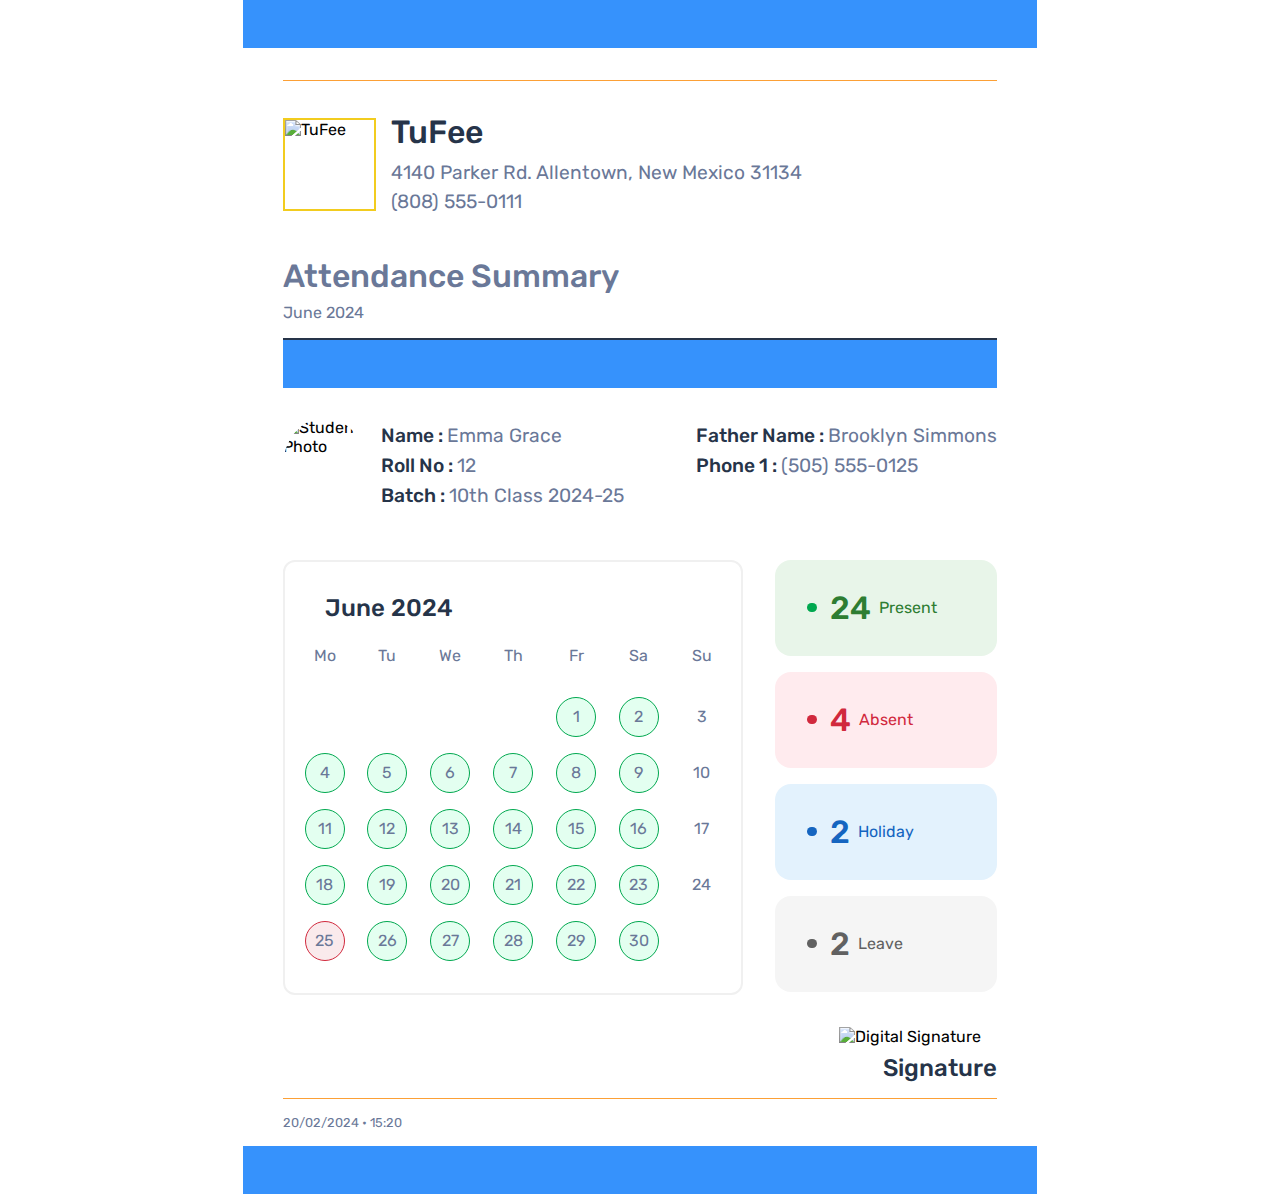
==== AttendanceSummary.html @ 2eb9afd1 "Add Attendance Summary HTML template with comprehensive styling and layout" ====
<!DOCTYPE html>
<html lang="en">
  <head>
    <meta charset="UTF-8" />
    <meta name="viewport" content="width=device-width, initial-scale=1.0" />
    <title>Attendance Summary</title>
    <style>
      @import url("https://fonts.googleapis.com/css2?family=Rubik:ital,wght@0,300..900;1,300..900&display=swap");
      :root {
        --b: #3692fc;
        --o: #fca036;
        --d: #263449;
        --g: #6a7898;
        --l: #64748b;
        --br: #f0f0f0;
        --bg: #eef0f3;
        --gr: #00a84f;
        --r: #d1293d;
      }
      * {
        margin: 0;
        padding: 0;
        box-sizing: border-box;
        font-family: rubik, sans-serif;
      }
      @page {
        size: A4;
        margin: 0;
      }
      html,
      body {
        min-height: 100vh;
        padding: 0;
        background: #fff;
        -webkit-print-color-adjust: exact !important;
        print-color-adjust: exact !important;
      }
      body {
        margin: 0 auto;
        display: flex;
        flex-direction: column;
        width: 210mm;
      }
      .company-name,
      .student-details h3,
      .signature-text,
      .label,
      .attendance-no,
      .attendance-table th,
      .total {
        font-weight: 500;
      }
      .company-details,
      .value,
      .label,
      .attendance-no,
      .attendance-table th {
        font-size: 1.2rem;
      }
      .company-details,
      .value,
      .attendance-table td {
        color: var(--g);
      }
      .attendance-no,
      .attendance-table th,
      .yaxis-color {
        background: var(--b) !important;
        -webkit-print-color-adjust: exact !important;
        print-color-adjust: exact !important;
      }
      .attendance-table th {
        padding: 1.3rem 2rem;
        border: 2px solid #fff;
      }
      .attendance-no,
      .attendance-table th {
        color: #fff;
      }
      .label {
        color: var(--d);
      }
      .attendance-table td:not(:empty):not(.total) {
        padding: 1rem;
        text-align: center;
        border: 2px solid var(--br);
      }
      .calendar-date {
        width: 2.5rem;
        height: 2.5rem;
        display: flex;
        align-items: center;
        justify-content: center;
        border-radius: 50%;
      }
      .calendar-date.present {
        background: #e3fff0;
        border: 1px solid #00a84f;
        color: #6a7898;
      }
      .calendar-date.absent {
        background: #faeaec;
        border: 1px solid #d1293d;
        color: #6a7898;
      }
      .calendar-date.weekend {
        color: var(--g);
      }
      @media print {
        .page-break {
          page-break-before: always;
        }
        .attendance-table {
          page-break-inside: auto;
        }
        .attendance-table tr {
          page-break-inside: avoid;
          page-break-after: auto;
        }
        .attendance-table thead {
          display: table-header-group;
        }
        .attendance-table tfoot {
          display: table-footer-group;
        }
      }
    </style>
  </head>
  <body>
    <div class="yaxis-color" style="padding: 1.5rem"></div>
    <div
      class="content-wrapper"
      style="
        flex: 1;
        display: flex;
        flex-direction: column;
        justify-content: space-between;
        padding: 0 40px;
      "
    >
      <div
        class="border-top-line"
        style="margin: 2rem 0; border-bottom: 1px solid var(--o)"
      ></div>
      <div
        class="header"
        style="
          display: flex;
          align-items: center;
          gap: 15px;
          margin-bottom: 40px;
        "
      >
        <img
          class="logo"
          src="https://firebasestorage.googleapis.com/v0/b/tufeelive-new.appspot.com/o/6696%2Flogo_online.png?alt=media&token=690d2cf4-190a-4e4d-809d-d5b3edc75184"
          alt="TuFee"
          style="width: 5.8rem; height: 5.8rem; border: 2px solid #f2cc1f"
        />
        <div class="company-info" style="flex: 1">
          <h1
            class="company-name"
            style="color: var(--d); margin-bottom: 8px; font-size: 2rem"
          >
            TuFee
          </h1>
          <div class="company-details" style="line-height: 1.5">
            4140 Parker Rd. Allentown, New Mexico 31134
          </div>
          <div class="company-details" style="line-height: 1.5">
            (808) 555-0111
          </div>
        </div>
      </div>

      <h2
        style="
          font-size: 2rem;
          color: var(--g);
          margin: 0 0 0.5rem;
          font-weight: 500;
        "
      >
        Attendance Summary
      </h2>
      <p style="color: var(--g)">June 2024</p>
      <div
        class="attendance-no"
        style="
          margin: 1rem 0 0;
          padding: 1.5rem;
          border-top: 2px solid var(--d);
          display: flex;
          flex-direction: row;
          justify-content: space-between;
        "
      ></div>

      <div class="student-details" style="margin: 30px 0">
        <div class="student-info-container" style="display: flex; gap: 15px">
          <img
            src="https://firebasestorage.googleapis.com/v0/b/tufeelive-new.appspot.com/o/10044%2FStudentImage%2F1701174272172?alt=media&token=aeb11cb4-00c4-419e-9d69-8e2ebb748ee3"
            alt="Student Photo"
            class="student-photo"
            style="
              width: 6rem;
              height: 6rem;
              border-radius: 50%;
              object-fit: cover;
            "
          />
          <div
            class="info"
            style="
              width: 100%;
              display: flex;
              flex-direction: row;
              justify-content: space-between;
            "
          >
            <div
              style="
                display: flex;
                flex-direction: column;
                justify-content: space-evenly;
              "
            >
              <div class="info-group">
                <span class="label">Name :</span>
                <span class="value">Emma Grace</span>
              </div>
              <div class="info-group">
                <span class="label">Roll No :</span>
                <span class="value">12</span>
              </div>
              <div class="info-group">
                <span class="label">Batch :</span>
                <span class="value">10th Class 2024-25</span>
              </div>
            </div>
            <div
              style="
                display: flex;
                flex-direction: column;
                justify-content: space-evenly;
              "
            >
              <div class="info-group">
                <span class="label">Father Name :</span>
                <span class="value">Brooklyn Simmons</span>
              </div>
              <div class="info-group">
                <span class="label">Phone 1 :</span>
                <span class="value">(505) 555-0125</span>
              </div>
              <div class="info-group">
                <span class="label">&nbsp;</span>
                <span class="value">&nbsp;</span>
              </div>
            </div>
          </div>
        </div>
      </div>

      <div
        style="display: flex; flex-direction: row; gap: 2rem; margin-top: 1rem"
      >
        <div
          class="calendar"
          style="
            border: 2px solid var(--br);
            border-radius: 12px;
            padding: 2rem 1rem;
            width: 460px;
            flex-shrink: 0;
          "
        >
          <h3
            style="
              color: var(--d);
              font-size: 1.5rem;
              font-weight: 500;
              margin: 0 0 1.5rem 1.5rem;
            "
          >
            June 2024
          </h3>
          <div
            style="
              display: grid;
              grid-template-columns: repeat(7, 1fr);
              justify-items: center;
              gap: 1rem;
              margin-bottom: 2rem;
            "
          >
            <div style="color: var(--g)">Mo</div>
            <div style="color: var(--g)">Tu</div>
            <div style="color: var(--g)">We</div>
            <div style="color: var(--g)">Th</div>
            <div style="color: var(--g)">Fr</div>
            <div style="color: var(--g)">Sa</div>
            <div style="color: var(--g)">Su</div>
          </div>
          <div
            class="calendar-grid dates"
            style="
              display: grid;
              grid-template-columns: repeat(7, 1fr);
              justify-items: center;
              align-items: center;
              gap: 1rem;
            "
          >
            <div></div>
            <div></div>
            <div></div>
            <div></div>
            <div class="calendar-date present">1</div>
            <div class="calendar-date present">2</div>
            <div class="calendar-date weekend">3</div>
            <div class="calendar-date present">4</div>
            <div class="calendar-date present">5</div>
            <div class="calendar-date present">6</div>
            <div class="calendar-date present">7</div>
            <div class="calendar-date present">8</div>
            <div class="calendar-date present">9</div>
            <div class="calendar-date weekend">10</div>
            <div class="calendar-date present">11</div>
            <div class="calendar-date present">12</div>
            <div class="calendar-date present">13</div>
            <div class="calendar-date present">14</div>
            <div class="calendar-date present">15</div>
            <div class="calendar-date present">16</div>
            <div class="calendar-date weekend">17</div>
            <div class="calendar-date present">18</div>
            <div class="calendar-date present">19</div>
            <div class="calendar-date present">20</div>
            <div class="calendar-date present">21</div>
            <div class="calendar-date present">22</div>
            <div class="calendar-date present">23</div>
            <div class="calendar-date weekend">24</div>
            <div class="calendar-date absent">25</div>
            <div class="calendar-date present">26</div>
            <div class="calendar-date present">27</div>
            <div class="calendar-date present">28</div>
            <div class="calendar-date present">29</div>
            <div class="calendar-date present">30</div>
          </div>
        </div>
        <div style="display: flex; gap: 1rem; flex-direction: column; flex: 1">
          <div
            style="
              background: #e8f5e9;
              padding: 1rem 2rem;
              border-radius: 1rem;
              width: 100%;
              display: flex;
              align-items: center;
              gap: 0.5rem;
              height: 6rem;
            "
          >
            <span
              style="
                height: 0.6rem;
                width: 0.6rem;
                border-radius: 5rem;
                background-color: var(--gr);
                margin-right: 0.3rem;
              "
            ></span>
            <span style="color: #2e7d32; font-weight: 500; font-size: 2rem"
              >24</span
            >
            <span style="color: #2e7d32; font-size: 1rem">Present</span>
          </div>
          <div
            style="
              background: #ffebee;
              padding: 1rem 2rem;
              border-radius: 1rem;
              display: flex;
              align-items: center;
              gap: 0.5rem;
              height: 6rem;
            "
          >
            <span
              style="
                height: 0.6rem;
                width: 0.6rem;
                border-radius: 5rem;
                background-color: var(--r);
                margin-right: 0.3rem;
              "
            ></span>
            <span style="color: var(--r); font-weight: 500; font-size: 2rem"
              >4</span
            >
            <span style="color: var(--r); font-size: 1rem">Absent</span>
          </div>
          <div
            style="
              background: #e3f2fd;
              padding: 1rem 2rem;
              border-radius: 1rem;
              display: flex;
              align-items: center;
              gap: 0.5rem;
              height: 6rem;
            "
          >
            <span
              style="
                height: 0.6rem;
                width: 0.6rem;
                border-radius: 5rem;
                background-color: #1565c0;
                margin-right: 0.3rem;
              "
            ></span>
            <span style="color: #1565c0; font-weight: 500; font-size: 2rem"
              >2</span
            >
            <span style="color: #1565c0; font-size: 1rem">Holiday</span>
          </div>
          <div
            style="
              background: #f5f5f5;
              padding: 1rem 2rem;
              border-radius: 1rem;
              display: flex;
              align-items: center;
              gap: 0.5rem;
              height: 6rem;
            "
          >
            <span
              style="
                height: 0.6rem;
                width: 0.6rem;
                border-radius: 5rem;
                background-color: #616161;
                margin-right: 0.3rem;
              "
            ></span>
            <span style="color: #616161; font-weight: 500; font-size: 2rem"
              >2</span
            >
            <span style="color: #616161; font-size: 1rem">Leave</span>
          </div>
        </div>
      </div>

      <div
        class="signature-section"
        style="text-align: right; margin-top: 2rem"
      >
        <img
          src="https://firebasestorage.googleapis.com/v0/b/tufeelive-new.appspot.com/o/6696%2Fsignature.png?alt=media&token=38dd6658-4a46-4e05-851c-4a6ae0858435"
          alt="Digital Signature"
          class="signature-img"
          style="height: 3rem; margin-bottom: 0.5rem; margin-right: 1rem"
        />
        <p
          class="signature-text"
          style="font-size: 1.5rem; color: var(--d); margin-bottom: 1rem"
        >
          Signature
        </p>
      </div>

      <div
        class="border-line"
        style="margin-top: 1rem 0; border-bottom: 1px solid var(--o)"
      ></div>
      <p
        class="date-time"
        style="color: var(--g); font-size: 0.8rem; margin: 1rem 0"
      >
        20/02/2024 • 15:20
      </p>
    </div>
    <div class="yaxis-color" style="padding: 1.5rem"></div>
  </body>
</html>
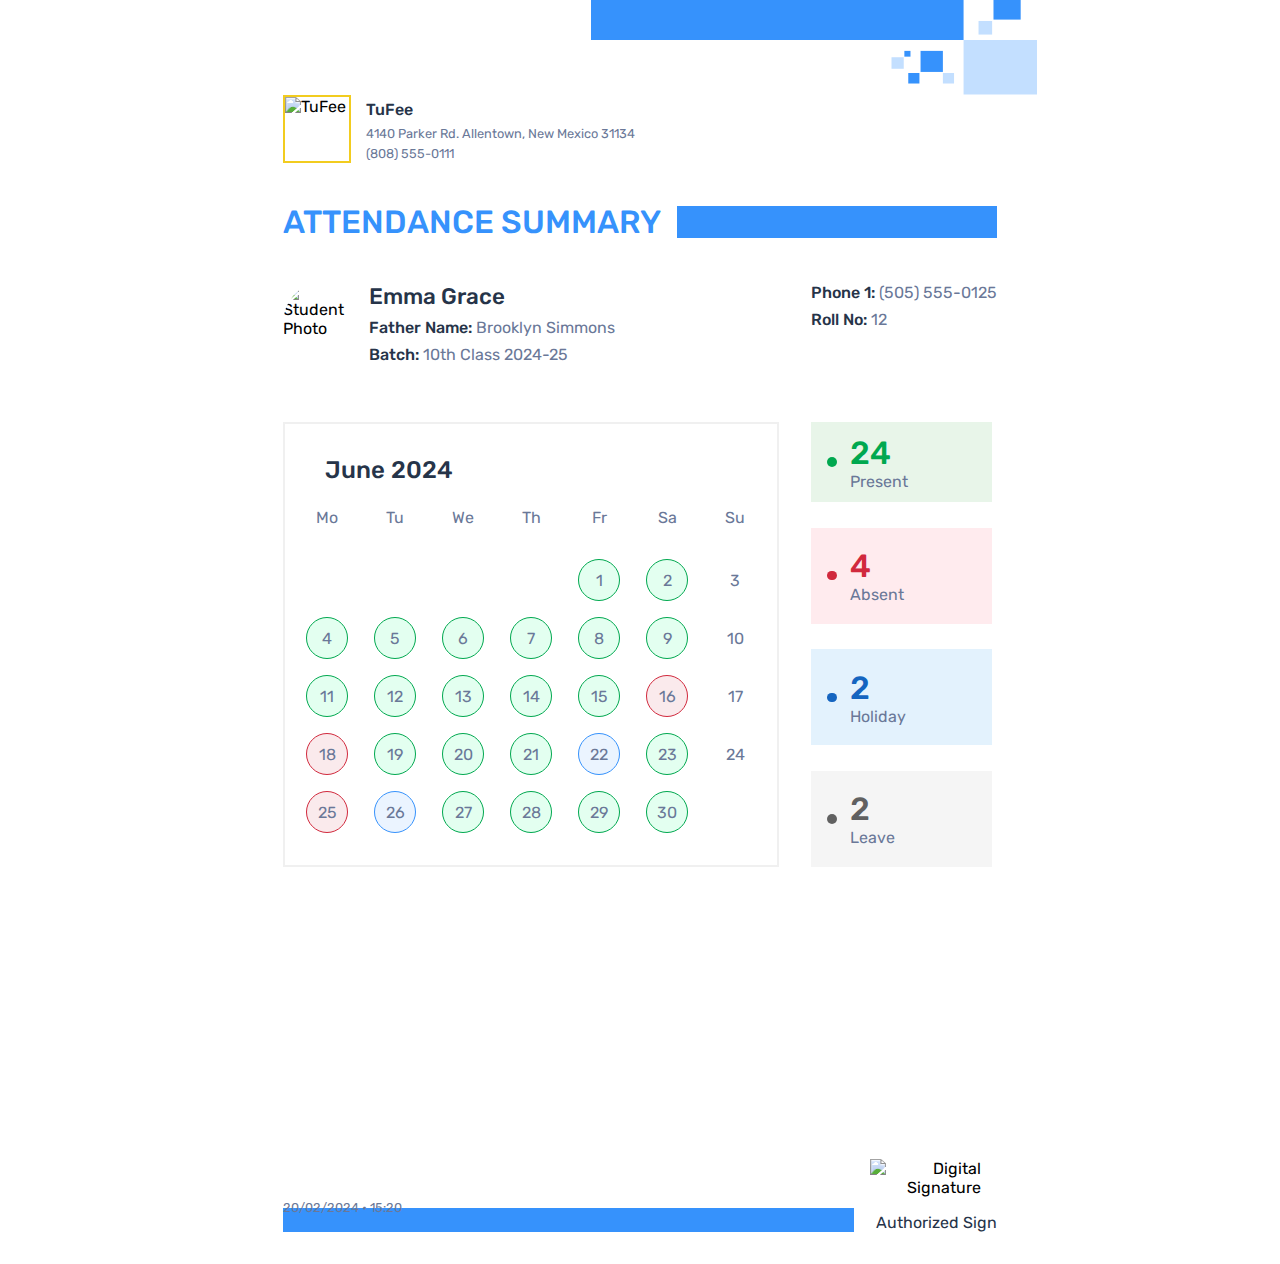
==== commit addbe5b1: "Refactor Attendance Summary template with modern design and inline styling" ====
--- a/AttendanceSummary.html
+++ b/AttendanceSummary.html
@@ -1,135 +1,70 @@
 <!DOCTYPE html>
-<html lang="en">
+<html lang="en" style="padding: 0; background: #fff">
   <head>
     <meta charset="UTF-8" />
     <meta name="viewport" content="width=device-width, initial-scale=1.0" />
     <title>Attendance Summary</title>
-    <style>
-      @import url("https://fonts.googleapis.com/css2?family=Rubik:ital,wght@0,300..900;1,300..900&display=swap");
-      :root {
-        --b: #3692fc;
-        --o: #fca036;
-        --d: #263449;
-        --g: #6a7898;
-        --l: #64748b;
-        --br: #f0f0f0;
-        --bg: #eef0f3;
-        --gr: #00a84f;
-        --r: #d1293d;
-      }
-      * {
-        margin: 0;
-        padding: 0;
-        box-sizing: border-box;
-        font-family: rubik, sans-serif;
-      }
-      @page {
-        size: A4;
-        margin: 0;
-      }
-      html,
-      body {
-        min-height: 100vh;
-        padding: 0;
-        background: #fff;
-        -webkit-print-color-adjust: exact !important;
-        print-color-adjust: exact !important;
-      }
-      body {
-        margin: 0 auto;
-        display: flex;
-        flex-direction: column;
-        width: 210mm;
-      }
-      .company-name,
-      .student-details h3,
-      .signature-text,
-      .label,
-      .attendance-no,
-      .attendance-table th,
-      .total {
-        font-weight: 500;
-      }
-      .company-details,
-      .value,
-      .label,
-      .attendance-no,
-      .attendance-table th {
-        font-size: 1.2rem;
-      }
-      .company-details,
-      .value,
-      .attendance-table td {
-        color: var(--g);
-      }
-      .attendance-no,
-      .attendance-table th,
-      .yaxis-color {
-        background: var(--b) !important;
-        -webkit-print-color-adjust: exact !important;
-        print-color-adjust: exact !important;
-      }
-      .attendance-table th {
-        padding: 1.3rem 2rem;
-        border: 2px solid #fff;
-      }
-      .attendance-no,
-      .attendance-table th {
-        color: #fff;
-      }
-      .label {
-        color: var(--d);
-      }
-      .attendance-table td:not(:empty):not(.total) {
-        padding: 1rem;
-        text-align: center;
-        border: 2px solid var(--br);
-      }
-      .calendar-date {
-        width: 2.5rem;
-        height: 2.5rem;
-        display: flex;
-        align-items: center;
-        justify-content: center;
-        border-radius: 50%;
-      }
-      .calendar-date.present {
-        background: #e3fff0;
-        border: 1px solid #00a84f;
-        color: #6a7898;
-      }
-      .calendar-date.absent {
-        background: #faeaec;
-        border: 1px solid #d1293d;
-        color: #6a7898;
-      }
-      .calendar-date.weekend {
-        color: var(--g);
-      }
-      @media print {
-        .page-break {
-          page-break-before: always;
-        }
-        .attendance-table {
-          page-break-inside: auto;
-        }
-        .attendance-table tr {
-          page-break-inside: avoid;
-          page-break-after: auto;
-        }
-        .attendance-table thead {
-          display: table-header-group;
-        }
-        .attendance-table tfoot {
-          display: table-footer-group;
-        }
-      }
-    </style>
+    <link rel="preconnect" href="https://fonts.googleapis.com" />
+    <link rel="preconnect" href="https://fonts.gstatic.com" crossorigin />
+    <link
+      href="https://fonts.googleapis.com/css2?family=Rubik:ital,wght@0,300..900;1,300..900&display=swap"
+      rel="stylesheet"
+    />
   </head>
-  <body>
-    <div class="yaxis-color" style="padding: 1.5rem"></div>
+  <body
+    style="
+      margin: 0 auto;
+      padding: 0;
+      display: flex;
+      flex-direction: column;
+      width: 210mm;
+      min-height: 100vh;
+      background: #fff;
+      font-family: rubik, sans-serif;
+      box-sizing: border-box;
+    "
+  >
+    <div style="display: flex; justify-content: flex-end">
+      <svg
+        width="446"
+        height="95"
+        viewBox="0 0 446 95"
+        fill="none"
+        xmlns="http://www.w3.org/2000/svg"
+      >
+        <path d="M0 -14.3903H372.573V40H0V-14.3903Z" fill="#3692FC" />
+        <path d="M372.573 40H446V94.3902H372.573V40Z" fill="#C3DFFF" />
+        <path
+          d="M402.488 -7.59143H429.683V19.6037H402.488V-7.59143Z"
+          fill="#3692FC"
+        />
+        <path
+          d="M387.531 20.9634H401.128V34.5609H387.531V20.9634Z"
+          fill="#C3DFFF"
+        />
+        <path
+          d="M329.55 50.8831H351.888V71.9349H329.55V50.8831Z"
+          fill="#3692FC"
+        />
+        <path
+          d="M317.259 72.99H328.428V83.5159H317.259V72.99Z"
+          fill="#3692FC"
+        />
+        <path
+          d="M351.879 72.99H363.049V83.5159H351.879V72.99Z"
+          fill="#C3DFFF"
+        />
+        <path
+          d="M312.755 68.7728H300.504V57.2283H312.755V68.7728Z"
+          fill="#C3DFFF"
+        />
+        <path
+          d="M319.49 56.6517H313.364V50.8794H319.49V56.6517Z"
+          fill="#3692FC"
+        />
+      </svg>
+    </div>
     <div
-      class="content-wrapper"
       style="
         flex: 1;
         display: flex;
@@ -139,11 +74,6 @@
       "
     >
       <div
-        class="border-top-line"
-        style="margin: 2rem 0; border-bottom: 1px solid var(--o)"
-      ></div>
-      <div
-        class="header"
         style="
           display: flex;
           align-items: center;
@@ -152,65 +82,72 @@
         "
       >
         <img
-          class="logo"
           src="https://firebasestorage.googleapis.com/v0/b/tufeelive-new.appspot.com/o/6696%2Flogo_online.png?alt=media&token=690d2cf4-190a-4e4d-809d-d5b3edc75184"
           alt="TuFee"
-          style="width: 5.8rem; height: 5.8rem; border: 2px solid #f2cc1f"
+          style="width: 4rem; height: 4rem; border: 2px solid #f2cc1f"
         />
-        <div class="company-info" style="flex: 1">
+        <div style="flex: 1">
           <h1
-            class="company-name"
-            style="color: var(--d); margin-bottom: 8px; font-size: 2rem"
+            style="
+              color: #263449;
+              margin: 5px 0;
+              font-size: 1rem;
+              font-weight: 500;
+            "
           >
             TuFee
           </h1>
-          <div class="company-details" style="line-height: 1.5">
+          <div style="color: #6a7898; font-size: 0.8rem; line-height: 1.5">
             4140 Parker Rd. Allentown, New Mexico 31134
           </div>
-          <div class="company-details" style="line-height: 1.5">
+          <div style="color: #6a7898; font-size: 0.8rem; line-height: 1.5">
             (808) 555-0111
           </div>
         </div>
       </div>
 
-      <h2
-        style="
-          font-size: 2rem;
-          color: var(--g);
-          margin: 0 0 0.5rem;
-          font-weight: 500;
-        "
-      >
-        Attendance Summary
-      </h2>
-      <p style="color: var(--g)">June 2024</p>
-      <div
-        class="attendance-no"
-        style="
-          margin: 1rem 0 0;
-          padding: 1.5rem;
-          border-top: 2px solid var(--d);
-          display: flex;
-          flex-direction: row;
-          justify-content: space-between;
-        "
-      ></div>
+      <div style="display: flex; gap: 1rem; align-items: center">
+        <h2
+          style="
+            font-size: 2rem;
+            color: #3692fc;
+            margin: 0;
+            text-wrap: nowrap;
+            font-weight: 500;
+            text-transform: uppercase;
+          "
+        >
+          Attendance Summary
+        </h2>
+        <div
+          style="
+            min-height: 2rem;
+            width: 100%;
+            display: flex;
+            justify-content: flex-end;
+            align-items: center;
+            background: #3692fc;
+            color: #fff;
+            padding: 0 2rem 0 0;
+            font-weight: 500;
+            font-size: 1rem;
+          "
+        ></div>
+      </div>
 
-      <div class="student-details" style="margin: 30px 0">
-        <div class="student-info-container" style="display: flex; gap: 15px">
+      <div style="margin: 42px 0">
+        <div style="display: flex; gap: 15px; align-items: center">
           <img
             src="https://firebasestorage.googleapis.com/v0/b/tufeelive-new.appspot.com/o/10044%2FStudentImage%2F1701174272172?alt=media&token=aeb11cb4-00c4-419e-9d69-8e2ebb748ee3"
             alt="Student Photo"
-            class="student-photo"
-            style="
-              width: 6rem;
-              height: 6rem;
+            style="
+              width: 5rem;
+              height: 5rem;
               border-radius: 50%;
               object-fit: cover;
             "
           />
           <div
-            class="info"
             style="
               width: 100%;
               display: flex;
@@ -218,44 +155,44 @@
               justify-content: space-between;
             "
           >
-            <div
-              style="
-                display: flex;
-                flex-direction: column;
-                justify-content: space-evenly;
-              "
-            >
-              <div class="info-group">
-                <span class="label">Name :</span>
-                <span class="value">Emma Grace</span>
+            <div style="display: flex; flex-direction: column; gap: 0.5rem">
+              <div>
+                <span
+                  style="color: #263449; font-size: 1.4rem; font-weight: 500"
+                  >Emma Grace</span
+                >
               </div>
-              <div class="info-group">
-                <span class="label">Roll No :</span>
-                <span class="value">12</span>
+              <div>
+                <span style="color: #263449; font-weight: 500; font-size: 1rem"
+                  >Father Name:</span
+                >
+                <span style="color: #6a7898; font-size: 1rem"
+                  >Brooklyn Simmons</span
+                >
               </div>
-              <div class="info-group">
-                <span class="label">Batch :</span>
-                <span class="value">10th Class 2024-25</span>
+              <div>
+                <span style="color: #263449; font-weight: 500; font-size: 1rem"
+                  >Batch:</span
+                >
+                <span style="color: #6a7898; font-size: 1rem"
+                  >10th Class 2024-25</span
+                >
               </div>
             </div>
-            <div
-              style="
-                display: flex;
-                flex-direction: column;
-                justify-content: space-evenly;
-              "
-            >
-              <div class="info-group">
-                <span class="label">Father Name :</span>
-                <span class="value">Brooklyn Simmons</span>
+            <div style="display: flex; flex-direction: column; gap: 0.5rem">
+              <div>
+                <span style="color: #263449; font-weight: 500; font-size: 1rem"
+                  >Phone 1:</span
+                >
+                <span style="color: #6a7898; font-size: 1rem"
+                  >(505) 555-0125</span
+                >
               </div>
-              <div class="info-group">
-                <span class="label">Phone 1 :</span>
-                <span class="value">(505) 555-0125</span>
-              </div>
-              <div class="info-group">
-                <span class="label">&nbsp;</span>
-                <span class="value">&nbsp;</span>
+              <div>
+                <span style="color: #263449; font-weight: 500; font-size: 1rem"
+                  >Roll No:</span
+                >
+                <span style="color: #6a7898; font-size: 1rem">12</span>
               </div>
             </div>
           </div>
@@ -268,8 +205,7 @@
         <div
           class="calendar"
           style="
-            border: 2px solid var(--br);
-            border-radius: 12px;
+            border: 2px solid #f0f0f0;
             padding: 2rem 1rem;
             width: 460px;
             flex-shrink: 0;
@@ -277,7 +213,7 @@
         >
           <h3
             style="
-              color: var(--d);
+              color: #263449;
               font-size: 1.5rem;
               font-weight: 500;
               margin: 0 0 1.5rem 1.5rem;
@@ -294,13 +230,13 @@
               margin-bottom: 2rem;
             "
           >
-            <div style="color: var(--g)">Mo</div>
-            <div style="color: var(--g)">Tu</div>
-            <div style="color: var(--g)">We</div>
-            <div style="color: var(--g)">Th</div>
-            <div style="color: var(--g)">Fr</div>
-            <div style="color: var(--g)">Sa</div>
-            <div style="color: var(--g)">Su</div>
+            <div style="color: #6a7898">Mo</div>
+            <div style="color: #6a7898">Tu</div>
+            <div style="color: #6a7898">We</div>
+            <div style="color: #6a7898">Th</div>
+            <div style="color: #6a7898">Fr</div>
+            <div style="color: #6a7898">Sa</div>
+            <div style="color: #6a7898">Su</div>
           </div>
           <div
             class="calendar-grid dates"
@@ -316,49 +252,497 @@
             <div></div>
             <div></div>
             <div></div>
-            <div class="calendar-date present">1</div>
-            <div class="calendar-date present">2</div>
-            <div class="calendar-date weekend">3</div>
-            <div class="calendar-date present">4</div>
-            <div class="calendar-date present">5</div>
-            <div class="calendar-date present">6</div>
-            <div class="calendar-date present">7</div>
-            <div class="calendar-date present">8</div>
-            <div class="calendar-date present">9</div>
-            <div class="calendar-date weekend">10</div>
-            <div class="calendar-date present">11</div>
-            <div class="calendar-date present">12</div>
-            <div class="calendar-date present">13</div>
-            <div class="calendar-date present">14</div>
-            <div class="calendar-date present">15</div>
-            <div class="calendar-date present">16</div>
-            <div class="calendar-date weekend">17</div>
-            <div class="calendar-date present">18</div>
-            <div class="calendar-date present">19</div>
-            <div class="calendar-date present">20</div>
-            <div class="calendar-date present">21</div>
-            <div class="calendar-date present">22</div>
-            <div class="calendar-date present">23</div>
-            <div class="calendar-date weekend">24</div>
-            <div class="calendar-date absent">25</div>
-            <div class="calendar-date present">26</div>
-            <div class="calendar-date present">27</div>
-            <div class="calendar-date present">28</div>
-            <div class="calendar-date present">29</div>
-            <div class="calendar-date present">30</div>
+            <div
+              class="calendar-date"
+              style="
+                width: 2.5rem;
+                height: 2.5rem;
+                display: flex;
+                align-items: center;
+                justify-content: center;
+                border-radius: 50%;
+                background: #e3fff0;
+                border: 1px solid #00a84f;
+                color: #6a7898;
+              "
+            >
+              1
+            </div>
+            <div
+              class="calendar-date"
+              style="
+                width: 2.5rem;
+                height: 2.5rem;
+                display: flex;
+                align-items: center;
+                justify-content: center;
+                border-radius: 50%;
+                background: #e3fff0;
+                border: 1px solid #00a84f;
+                color: #6a7898;
+              "
+            >
+              2
+            </div>
+            <div
+              class="calendar-date"
+              style="
+                width: 2.5rem;
+                height: 2.5rem;
+                display: flex;
+                align-items: center;
+                justify-content: center;
+                border-radius: 50%;
+                color: #6a7898;
+              "
+            >
+              3
+            </div>
+            <div
+              class="calendar-date"
+              style="
+                width: 2.5rem;
+                height: 2.5rem;
+                display: flex;
+                align-items: center;
+                justify-content: center;
+                border-radius: 50%;
+                background: #e3fff0;
+                border: 1px solid #00a84f;
+                color: #6a7898;
+              "
+            >
+              4
+            </div>
+            <div
+              class="calendar-date"
+              style="
+                width: 2.5rem;
+                height: 2.5rem;
+                display: flex;
+                align-items: center;
+                justify-content: center;
+                border-radius: 50%;
+                background: #e3fff0;
+                border: 1px solid #00a84f;
+                color: #6a7898;
+              "
+            >
+              5
+            </div>
+            <div
+              class="calendar-date"
+              style="
+                width: 2.5rem;
+                height: 2.5rem;
+                display: flex;
+                align-items: center;
+                justify-content: center;
+                border-radius: 50%;
+                background: #e3fff0;
+                border: 1px solid #00a84f;
+                color: #6a7898;
+              "
+            >
+              6
+            </div>
+            <div
+              class="calendar-date"
+              style="
+                width: 2.5rem;
+                height: 2.5rem;
+                display: flex;
+                align-items: center;
+                justify-content: center;
+                border-radius: 50%;
+                background: #e3fff0;
+                border: 1px solid #00a84f;
+                color: #6a7898;
+              "
+            >
+              7
+            </div>
+            <div
+              class="calendar-date"
+              style="
+                width: 2.5rem;
+                height: 2.5rem;
+                display: flex;
+                align-items: center;
+                justify-content: center;
+                border-radius: 50%;
+                background: #e3fff0;
+                border: 1px solid #00a84f;
+                color: #6a7898;
+              "
+            >
+              8
+            </div>
+            <div
+              class="calendar-date"
+              style="
+                width: 2.5rem;
+                height: 2.5rem;
+                display: flex;
+                align-items: center;
+                justify-content: center;
+                border-radius: 50%;
+                background: #e3fff0;
+                border: 1px solid #00a84f;
+                color: #6a7898;
+              "
+            >
+              9
+            </div>
+            <div
+              class="calendar-date"
+              style="
+                width: 2.5rem;
+                height: 2.5rem;
+                display: flex;
+                align-items: center;
+                justify-content: center;
+                border-radius: 50%;
+                color: #6a7898;
+              "
+            >
+              10
+            </div>
+            <div
+              class="calendar-date"
+              style="
+                width: 2.5rem;
+                height: 2.5rem;
+                display: flex;
+                align-items: center;
+                justify-content: center;
+                border-radius: 50%;
+                background: #e3fff0;
+                border: 1px solid #00a84f;
+                color: #6a7898;
+              "
+            >
+              11
+            </div>
+            <div
+              class="calendar-date"
+              style="
+                width: 2.5rem;
+                height: 2.5rem;
+                display: flex;
+                align-items: center;
+                justify-content: center;
+                border-radius: 50%;
+                background: #e3fff0;
+                border: 1px solid #00a84f;
+                color: #6a7898;
+              "
+            >
+              12
+            </div>
+            <div
+              class="calendar-date"
+              style="
+                width: 2.5rem;
+                height: 2.5rem;
+                display: flex;
+                align-items: center;
+                justify-content: center;
+                border-radius: 50%;
+                background: #e3fff0;
+                border: 1px solid #00a84f;
+                color: #6a7898;
+              "
+            >
+              13
+            </div>
+            <div
+              class="calendar-date"
+              style="
+                width: 2.5rem;
+                height: 2.5rem;
+                display: flex;
+                align-items: center;
+                justify-content: center;
+                border-radius: 50%;
+                background: #e3fff0;
+                border: 1px solid #00a84f;
+                color: #6a7898;
+              "
+            >
+              14
+            </div>
+            <div
+              class="calendar-date"
+              style="
+                width: 2.5rem;
+                height: 2.5rem;
+                display: flex;
+                align-items: center;
+                justify-content: center;
+                border-radius: 50%;
+                background: #e3fff0;
+                border: 1px solid #00a84f;
+                color: #6a7898;
+              "
+            >
+              15
+            </div>
+            <div
+              class="calendar-date"
+              style="
+                width: 2.5rem;
+                height: 2.5rem;
+                display: flex;
+                align-items: center;
+                justify-content: center;
+                border-radius: 50%;
+                color: #6a7898;
+                background: #faeaec;
+                border: 1px solid #d1293d;
+              "
+            >
+              16
+            </div>
+            <div
+              class="calendar-date"
+              style="
+                width: 2.5rem;
+                height: 2.5rem;
+                display: flex;
+                align-items: center;
+                justify-content: center;
+                border-radius: 50%;
+                color: #6a7898;
+              "
+            >
+              17
+            </div>
+            <div
+              class="calendar-date"
+              style="
+                width: 2.5rem;
+                height: 2.5rem;
+                display: flex;
+                align-items: center;
+                justify-content: center;
+                border-radius: 50%;
+                background: #faeaec;
+                border: 1px solid #d1293d;
+                color: #6a7898;
+              "
+            >
+              18
+            </div>
+            <div
+              class="calendar-date"
+              style="
+                width: 2.5rem;
+                height: 2.5rem;
+                display: flex;
+                align-items: center;
+                justify-content: center;
+                border-radius: 50%;
+                background: #e3fff0;
+                border: 1px solid #00a84f;
+                color: #6a7898;
+              "
+            >
+              19
+            </div>
+            <div
+              class="calendar-date"
+              style="
+                width: 2.5rem;
+                height: 2.5rem;
+                display: flex;
+                align-items: center;
+                justify-content: center;
+                border-radius: 50%;
+                background: #e3fff0;
+                border: 1px solid #00a84f;
+                color: #6a7898;
+              "
+            >
+              20
+            </div>
+            <div
+              class="calendar-date"
+              style="
+                width: 2.5rem;
+                height: 2.5rem;
+                display: flex;
+                align-items: center;
+                justify-content: center;
+                border-radius: 50%;
+                background: #e3fff0;
+                border: 1px solid #00a84f;
+                color: #6a7898;
+              "
+            >
+              21
+            </div>
+            <div
+              class="calendar-date"
+              style="
+                width: 2.5rem;
+                height: 2.5rem;
+                display: flex;
+                align-items: center;
+                justify-content: center;
+                border-radius: 50%;
+                background: #ebf4ff;
+                border: 1px solid #3692fc;
+                color: #6a7898;
+              "
+            >
+              22
+            </div>
+            <div
+              class="calendar-date"
+              style="
+                width: 2.5rem;
+                height: 2.5rem;
+                display: flex;
+                align-items: center;
+                justify-content: center;
+                border-radius: 50%;
+                background: #e3fff0;
+                border: 1px solid #00a84f;
+                color: #6a7898;
+              "
+            >
+              23
+            </div>
+            <div
+              class="calendar-date"
+              style="
+                width: 2.5rem;
+                height: 2.5rem;
+                display: flex;
+                align-items: center;
+                justify-content: center;
+                border-radius: 50%;
+                color: #6a7898;
+              "
+            >
+              24
+            </div>
+            <div
+              class="calendar-date"
+              style="
+                width: 2.5rem;
+                height: 2.5rem;
+                display: flex;
+                align-items: center;
+                justify-content: center;
+                border-radius: 50%;
+                background: #faeaec;
+                border: 1px solid #d1293d;
+                color: #6a7898;
+              "
+            >
+              25
+            </div>
+            <div
+              class="calendar-date"
+              style="
+                width: 2.5rem;
+                height: 2.5rem;
+                display: flex;
+                align-items: center;
+                justify-content: center;
+                border-radius: 50%;
+                background: #ebf4ff;
+                border: 1px solid #3692fc;
+                color: #6a7898;
+              "
+            >
+              26
+            </div>
+            <div
+              class="calendar-date"
+              style="
+                width: 2.5rem;
+                height: 2.5rem;
+                display: flex;
+                align-items: center;
+                justify-content: center;
+                border-radius: 50%;
+                background: #e3fff0;
+                border: 1px solid #00a84f;
+                color: #6a7898;
+              "
+            >
+              27
+            </div>
+            <div
+              class="calendar-date"
+              style="
+                width: 2.5rem;
+                height: 2.5rem;
+                display: flex;
+                align-items: center;
+                justify-content: center;
+                border-radius: 50%;
+                background: #e3fff0;
+                border: 1px solid #00a84f;
+                color: #6a7898;
+              "
+            >
+              28
+            </div>
+            <div
+              class="calendar-date"
+              style="
+                width: 2.5rem;
+                height: 2.5rem;
+                display: flex;
+                align-items: center;
+                justify-content: center;
+                border-radius: 50%;
+                background: #e3fff0;
+                border: 1px solid #00a84f;
+                color: #6a7898;
+              "
+            >
+              29
+            </div>
+            <div
+              class="calendar-date"
+              style="
+                width: 2.5rem;
+                height: 2.5rem;
+                display: flex;
+                align-items: center;
+                justify-content: center;
+                border-radius: 50%;
+                background: #e3fff0;
+                border: 1px solid #00a84f;
+                color: #6a7898;
+              "
+            >
+              30
+            </div>
           </div>
         </div>
-        <div style="display: flex; gap: 1rem; flex-direction: column; flex: 1">
+        <div
+          style="
+            display: flex;
+            flex-direction: column;
+            align-items: center;
+            justify-content: space-between;
+          "
+        >
           <div
             style="
               background: #e8f5e9;
-              padding: 1rem 2rem;
-              border-radius: 1rem;
-              width: 100%;
+              padding: 0.5rem 3.3rem 0.5rem 1rem;
               display: flex;
               align-items: center;
               gap: 0.5rem;
-              height: 6rem;
+              height: 4rem;
+              width: 7rem;
             "
           >
             <span
@@ -366,24 +750,26 @@
                 height: 0.6rem;
                 width: 0.6rem;
                 border-radius: 5rem;
-                background-color: var(--gr);
+                background-color: #00a84f;
                 margin-right: 0.3rem;
               "
             ></span>
-            <span style="color: #2e7d32; font-weight: 500; font-size: 2rem"
-              >24</span
-            >
-            <span style="color: #2e7d32; font-size: 1rem">Present</span>
+            <div style="display: flex; flex-direction: column">
+              <span style="color: #00a84f; font-weight: 500; font-size: 2rem"
+                >24</span
+              >
+              <span style="color: #6a7898; font-size: 1rem">Present</span>
+            </div>
           </div>
           <div
             style="
               background: #ffebee;
-              padding: 1rem 2rem;
-              border-radius: 1rem;
+              padding: 1rem 3.3rem 1rem 1rem;
               display: flex;
               align-items: center;
               gap: 0.5rem;
-              height: 6rem;
+              height: 4rem;
+              width: 7rem;
             "
           >
             <span
@@ -391,24 +777,26 @@
                 height: 0.6rem;
                 width: 0.6rem;
                 border-radius: 5rem;
-                background-color: var(--r);
+                background-color: #d1293d;
                 margin-right: 0.3rem;
               "
             ></span>
-            <span style="color: var(--r); font-weight: 500; font-size: 2rem"
-              >4</span
-            >
-            <span style="color: var(--r); font-size: 1rem">Absent</span>
+            <div style="display: flex; flex-direction: column">
+              <span style="color: #d1293d; font-weight: 500; font-size: 2rem"
+                >4</span
+              >
+              <span style="color: #6a7898; font-size: 1rem">Absent</span>
+            </div>
           </div>
           <div
             style="
               background: #e3f2fd;
-              padding: 1rem 2rem;
-              border-radius: 1rem;
+              padding: 1rem 3.3rem 1rem 1rem;
               display: flex;
               align-items: center;
               gap: 0.5rem;
-              height: 6rem;
+              height: 4rem;
+              width: 7rem;
             "
           >
             <span
@@ -420,20 +808,22 @@
                 margin-right: 0.3rem;
               "
             ></span>
-            <span style="color: #1565c0; font-weight: 500; font-size: 2rem"
-              >2</span
-            >
-            <span style="color: #1565c0; font-size: 1rem">Holiday</span>
+            <div style="display: flex; flex-direction: column">
+              <span style="color: #1565c0; font-weight: 500; font-size: 2rem"
+                >2</span
+              >
+              <span style="color: #6a7898; font-size: 1rem">Holiday</span>
+            </div>
           </div>
           <div
             style="
               background: #f5f5f5;
-              padding: 1rem 2rem;
-              border-radius: 1rem;
+              padding: 1rem 3.3rem 1rem 1rem;
               display: flex;
               align-items: center;
               gap: 0.5rem;
-              height: 6rem;
+              height: 4rem;
+              width: 7rem;
             "
           >
             <span
@@ -445,43 +835,52 @@
                 margin-right: 0.3rem;
               "
             ></span>
-            <span style="color: #616161; font-weight: 500; font-size: 2rem"
-              >2</span
-            >
-            <span style="color: #616161; font-size: 1rem">Leave</span>
+            <div style="display: flex; flex-direction: column">
+              <span style="color: #616161; font-weight: 500; font-size: 2rem"
+                >2</span
+              >
+              <span style="color: #6a7898; font-size: 1rem">Leave</span>
+            </div>
           </div>
         </div>
       </div>
 
-      <div
-        class="signature-section"
-        style="text-align: right; margin-top: 2rem"
-      >
-        <img
-          src="https://firebasestorage.googleapis.com/v0/b/tufeelive-new.appspot.com/o/6696%2Fsignature.png?alt=media&token=38dd6658-4a46-4e05-851c-4a6ae0858435"
-          alt="Digital Signature"
-          class="signature-img"
-          style="height: 3rem; margin-bottom: 0.5rem; margin-right: 1rem"
-        />
+      <div style="margin-top: 15rem; padding-bottom: 2rem">
         <p
-          class="signature-text"
-          style="font-size: 1.5rem; color: var(--d); margin-bottom: 1rem"
+          style="
+            color: #6a7898;
+            font-size: 0.8rem;
+            margin-bottom: 1.5rem;
+            position: relative;
+            bottom: -5rem;
+          "
         >
-          Signature
+          20/02/2024 • 15:20
         </p>
+
+        <div style="display: flex; align-items: flex-end; gap: 1rem">
+          <div
+            style="min-height: 1.5rem; width: 100%; background: #3692fc"
+          ></div>
+          <div style="text-align: right">
+            <img
+              src="https://firebasestorage.googleapis.com/v0/b/tufeelive-new.appspot.com/o/6696%2Fsignature.png?alt=media&token=38dd6658-4a46-4e05-851c-4a6ae0858435"
+              alt="Digital Signature"
+              style="height: 3rem; margin: 0 1rem 1rem 0"
+            />
+            <p
+              style="
+                font-size: 1rem;
+                color: #263449;
+                margin: 0;
+                text-wrap: nowrap;
+              "
+            >
+              Authorized Sign
+            </p>
+          </div>
+        </div>
       </div>
-
-      <div
-        class="border-line"
-        style="margin-top: 1rem 0; border-bottom: 1px solid var(--o)"
-      ></div>
-      <p
-        class="date-time"
-        style="color: var(--g); font-size: 0.8rem; margin: 1rem 0"
-      >
-        20/02/2024 • 15:20
-      </p>
     </div>
-    <div class="yaxis-color" style="padding: 1.5rem"></div>
   </body>
 </html>
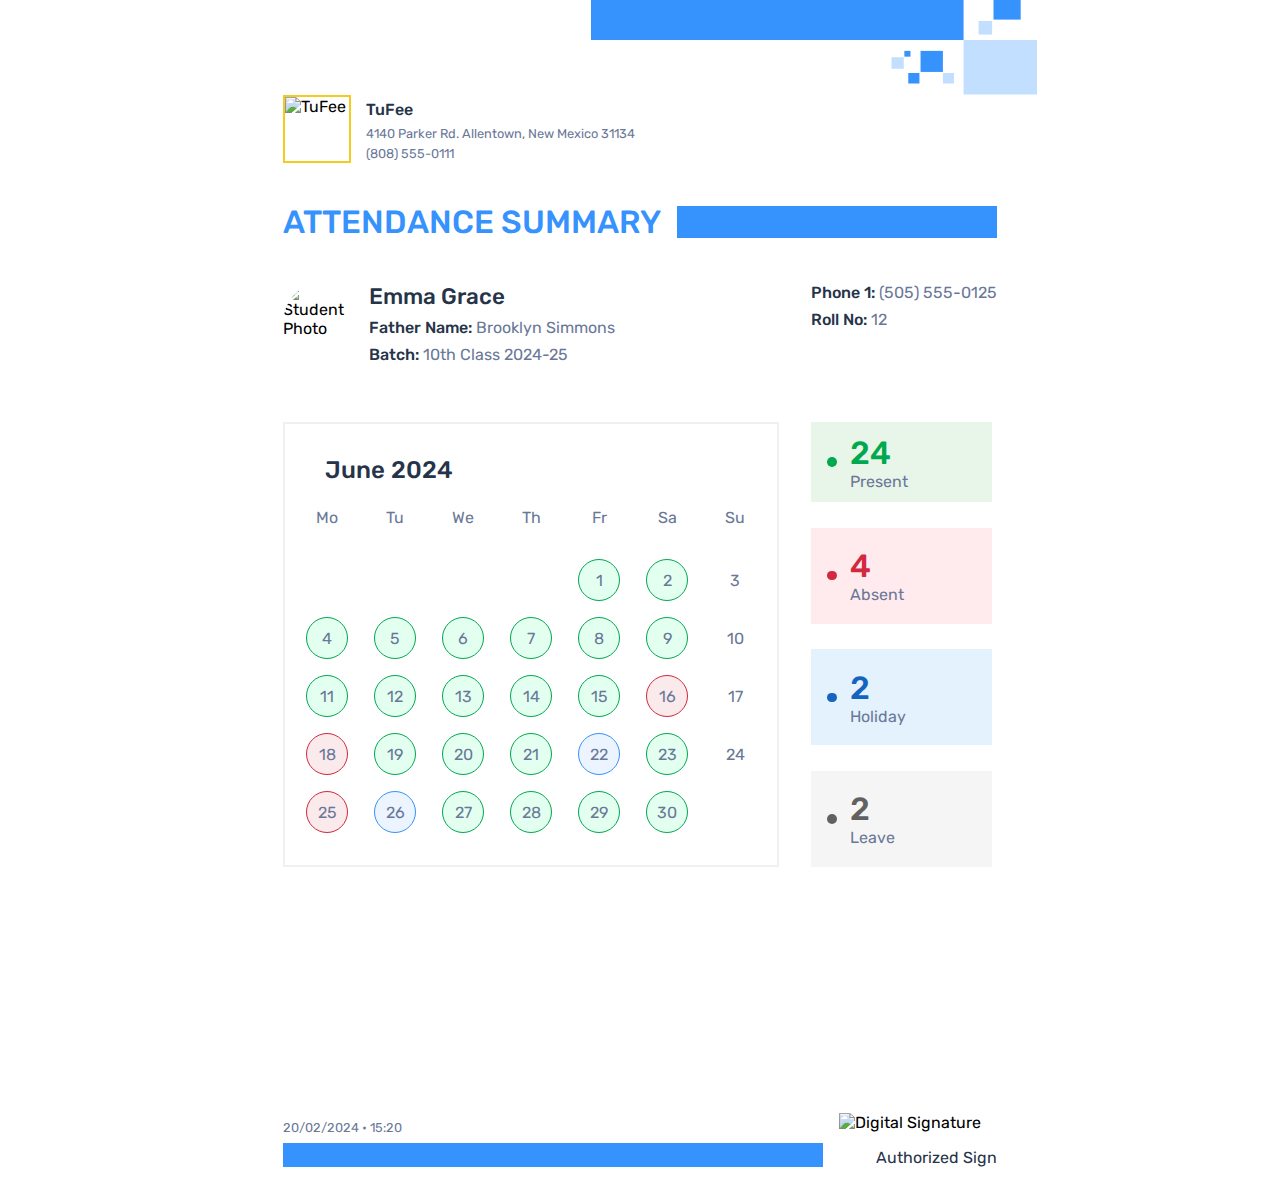
==== commit cf089c99: "Standardize footer design and positioning across multiple HTML templates" ====
--- a/AttendanceSummary.html
+++ b/AttendanceSummary.html
@@ -846,22 +846,15 @@
       </div>
 
       <div style="margin-top: 15rem; padding-bottom: 2rem">
-        <p
-          style="
-            color: #6a7898;
-            font-size: 0.8rem;
-            margin-bottom: 1.5rem;
-            position: relative;
-            bottom: -5rem;
-          "
-        >
-          20/02/2024 • 15:20
-        </p>
-
         <div style="display: flex; align-items: flex-end; gap: 1rem">
-          <div
-            style="min-height: 1.5rem; width: 100%; background: #3692fc"
-          ></div>
+          <div style="flex: 1">
+            <p style="color: #6a7898; font-size: 0.8rem; margin-bottom: 0.5rem">
+              20/02/2024 • 15:20
+            </p>
+            <div
+              style="min-height: 1.5rem; width: 100%; background: #3692fc"
+            ></div>
+          </div>
           <div style="text-align: right">
             <img
               src="https://firebasestorage.googleapis.com/v0/b/tufeelive-new.appspot.com/o/6696%2Fsignature.png?alt=media&token=38dd6658-4a46-4e05-851c-4a6ae0858435"
